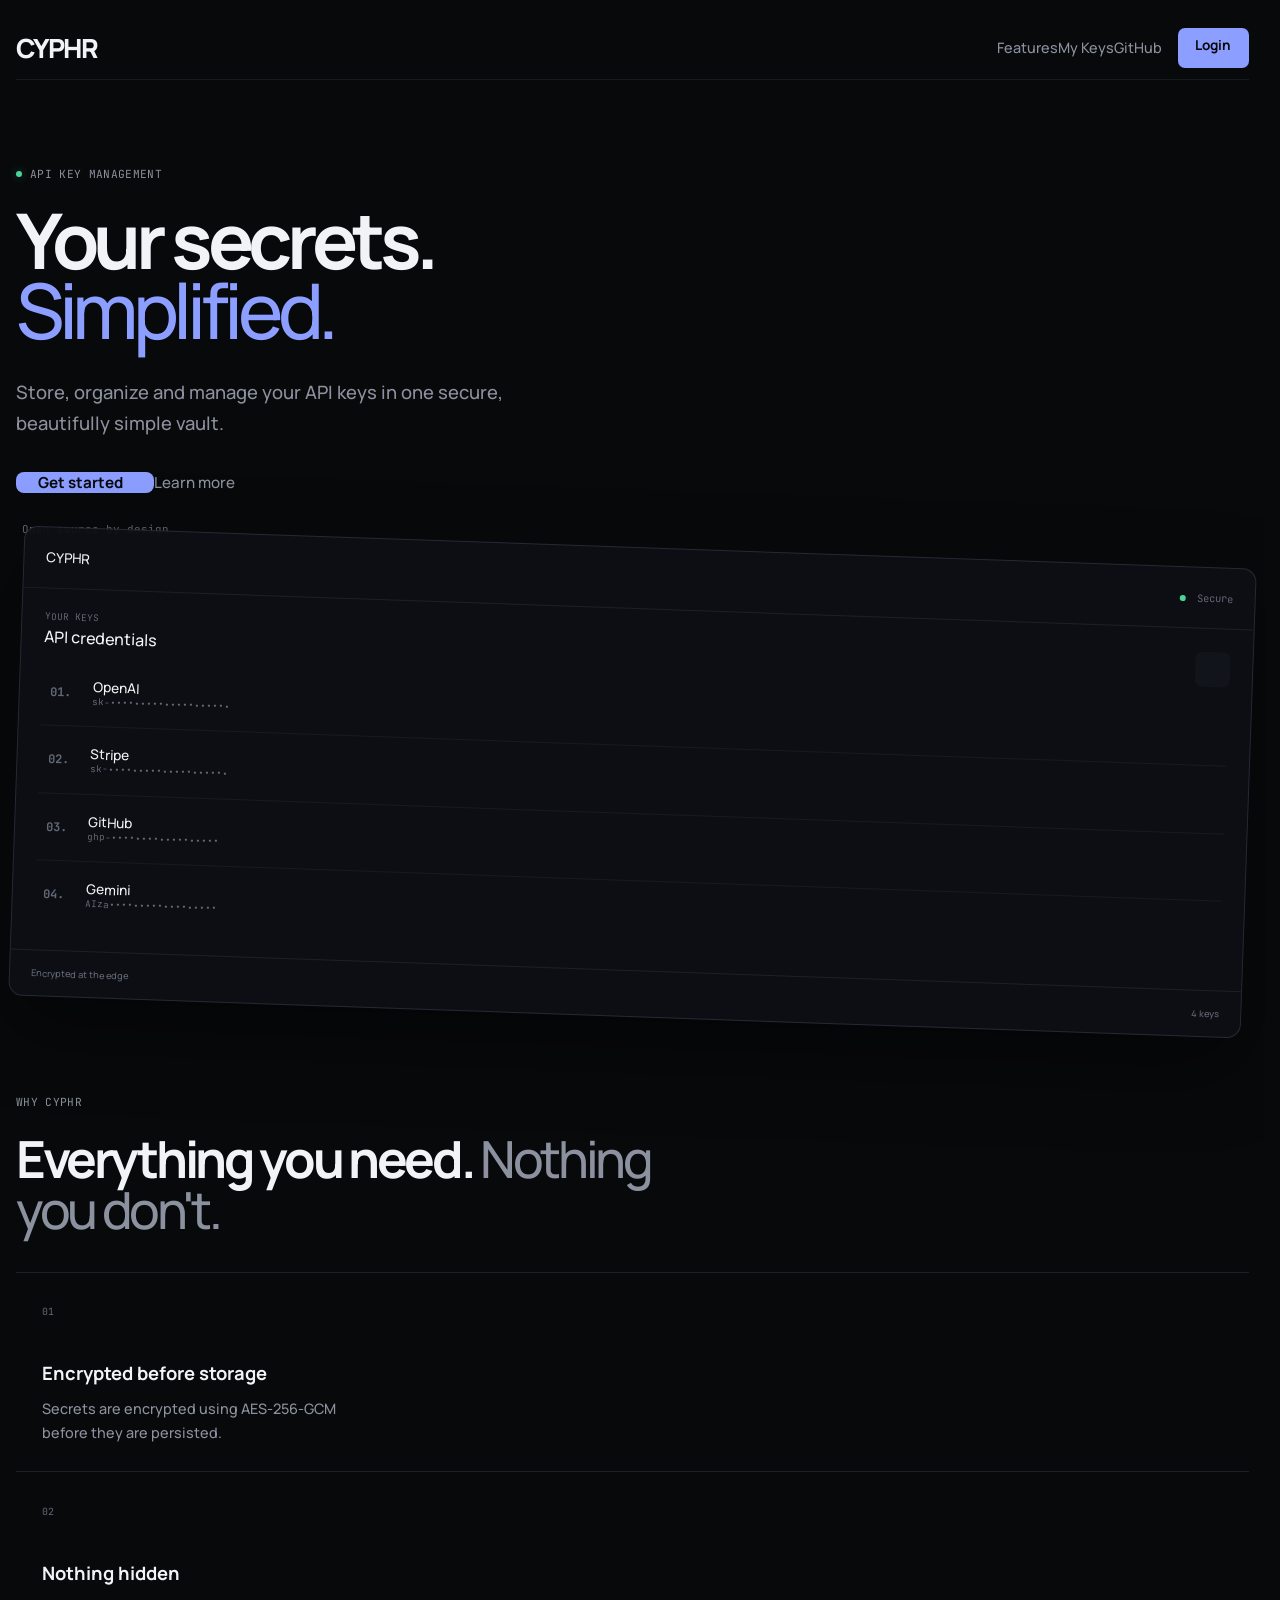
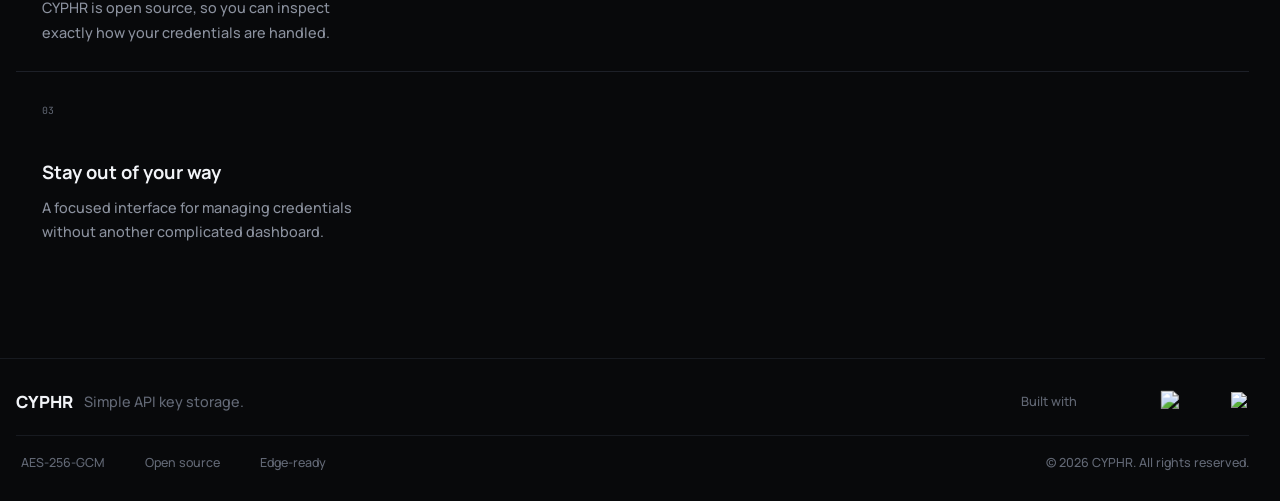
==== index.html @ 746165b2 "Added Github navlink in landing page navbar" ====
<!DOCTYPE html>
<html lang="en">

<head>
    <meta charset="UTF-8">
    <meta name="viewport" content="width=device-width, initial-scale=1.0">
    <link rel="apple-touch-icon" sizes="180x180" href="./assets/images/favicon/apple-touch-icon.png">
    <link rel="icon" type="image/png" sizes="32x32" href="./assets/images/favicon/favicon-32x32.png">
    <link rel="icon" type="image/png" sizes="16x16" href="./assets/images/favicon/favicon-16x16.png">
    <link rel="manifest" href="./assets/images/favicon/site.webmanifest">
    <title>CYPHR — Simple API Key Storage for Developers</title>
    <link rel="stylesheet" href="https://cdn.jsdelivr.net/gh/devicons/devicon@latest/devicon.min.css">
    <link rel="stylesheet" href="https://cdn.jsdelivr.net/npm/remixicon@4.2.0/fonts/remixicon.css">
    <link rel="stylesheet" href="./assets/CSS/root.css">
    <link rel="stylesheet" href="./assets/CSS/style.css">
</head>

<body>
    <header>
        <nav class="navbar">
            <div class="container is-max-desktop">
                <a id="brand-name" class="navbar-item" href="/">CYPHR</a>
                <input type="checkbox" id="nav-toggle">
                <label for="nav-toggle" class="nav-toggle">
                    <i class="ri-menu-line"></i>
                </label>
                <div class="navbar-menu">
                    <div class="navbar-end">
                        <a class="navbar-item nav-link" href="#features">Features</a>
                        <a class="navbar-item nav-link" href="dashboard.html">My Keys</a>
                        <a class="navbar-item nav-link" href="https://github.com/7cyphr">GitHub</a>
                        <a href="login.html" class="nav-link nav-button">Login</a>
                    </div>
                </div>
            </div>
        </nav>
    </header>

    <main>
        <section class="section hero-section">
            <div class="container is-max-desktop">
                <div class="columns is-vcentered is-variable is-8">
                    <div class="column is-6">
                        <span class="eyebrow label-eyebrow"><i></i> API key management</span>
                        <h1 class="hero-title">Your secrets.<br><span>Simplified.</span></h1>
                        <p class="hero-copy">Store, organize and manage your API keys in one secure, beautifully simple
                            vault.</p>
                        <div class="buttons">
                            <a href="login.html" class="button hero-primary-button">Get started <i
                                    class="ri-arrow-right-line"></i></a>
                            <a href="#features" class="button is-ghost text-button" style="text-decoration: none;">Learn more <i
                                    class="ri-arrow-down-line"></i></a>
                        </div>
                        <p class="open-source"><i class="ri-git-repository-line"></i> Open source by design</p>
                    </div>
                    <div class="column is-5 is-offset-1">
                        <div class="vault">
                            <div class="vault-header">
                                <strong>CYPHR</strong>
                                <span><i></i> Secure</span>
                            </div>
                            <div class="vault-body">
                                <div class="vault-title">
                                    <div><small>YOUR KEYS</small><strong>API credentials</strong></div>
                                    <button><i class="ri-add-line"></i></button>
                                </div>
                                <div class="key">
                                    <span class="key-index">01.</span>
                                    <div><strong>OpenAI</strong><small>sk-••••••••••••••••••••</small></div>
                                    <i class="ri-more-2-fill"></i>
                                </div>
                                <div class="key">
                                    <span class="key-index">02.</span>
                                    <div><strong>Stripe</strong><small>sk-••••••••••••••••••••</small></div>
                                    <i class="ri-more-2-fill"></i>
                                </div>
                                <div class="key">
                                    <span class="key-index">03.</span>
                                    <div><strong>GitHub</strong><small>ghp-••••••••••••••••••</small></div>
                                    <i class="ri-more-2-fill"></i>
                                </div>
                                <div class="key">
                                    <span class="key-index">04.</span>
                                    <div><strong>Gemini</strong><small>AIza••••••••••••••••••</small></div>
                                    <i class="ri-more-2-fill"></i>
                                </div>
                            </div>
                            <div class="vault-footer">
                                <span><i class="ri-lock-2-line"></i> Encrypted at the edge</span>
                                <span>4 keys</span>
                            </div>
                        </div>
                    </div>
                </div>
            </div>
        </section>

        <section id="features" class="section features-section">
            <div class="container is-max-desktop">
                <div class="section-heading">
                    <span class="label-eyebrow">WHY CYPHR</span>
                    <h2>Everything you need. <em>Nothing you don't.</em></h2>
                </div>
                <div class="columns is-variable is-4">
                    <div class="column">
                        <article class="feature-card">
                            <span>01</span>
                            <i class="ri-lock-password-line"></i>
                            <h3>Encrypted before storage</h3>
                            <p>Secrets are encrypted using AES-256-GCM before they are persisted.</p>
                        </article>
                    </div>
                    <div class="column">
                        <article class="feature-card">
                            <span>02</span>
                            <i class="ri-code-s-slash-line"></i>
                            <h3>Nothing hidden</h3>
                            <p>CYPHR is open source, so you can inspect exactly how your credentials are handled.</p>
                        </article>
                    </div>
                    <div class="column">
                        <article class="feature-card">
                            <span>03</span>
                            <i class="ri-layout-line"></i>
                            <h3>Stay out of your way</h3>
                            <p>A focused interface for managing credentials without another complicated dashboard.</p>
                        </article>
                    </div>
                </div>
            </div>
        </section>
    </main>

    <div id="footer-placeholder"></div>

    <script src="./assets/JS/footer.js" type="module" defer></script>
</body>

</html>
---- assets/CSS/root.css ----
@import "https://cdn.jsdelivr.net/npm/bulma@1.0.4/css/bulma.min.css";
@import url("https://fonts.googleapis.com/css2?family=JetBrains+Mono:wght@400;500&family=Manrope:wght@400;500;600;700;800&display=swap");

:root {
  --primary-accent-color: #8C9EFF;
  --primary-accent-hover: #A3B2FF;
  --background: #08090b;
  --surface: #0d0f13;
  --surface-raised: #11141a;
  --border: #1d2028;
  --border-soft: #171a20;
  --text: #f1f3f7;
  --text-muted: #8b919e;
  --text-dim: #626875;
  --success: #48d597;
  --surface-hover: #1f242d;
  --button-bg: var(--primary-accent-color);
  --button-text: #08090b;
  --button-hover: var(--primary-accent-hover);
  --input-bg: #0d0f13;
  --input-border: #252934;
  --input-text: var(--text);
  --input-placeholder: var(--text-dim);
  --input-focus: var(--primary-accent-color);
}

* {
  box-sizing: border-box;
  font-family: "Manrope", sans-serif;
  font-weight: 500;
}

html {
  background: var(--background);
  scroll-behavior: smooth;
  scrollbar-gutter: stable;
}

body {
  min-height: 100vh;
  margin: 0;
  display: flex;
  flex-direction: column;
  color: var(--text);
  background: var(--background) !important;
  -webkit-font-smoothing: antialiased;
}

main {
  flex: 1;
}

a {
  color: inherit;
  text-decoration: none;
}

button,
.button {
  background: var(--button-bg);
  color: var(--button-text);
  border: 0;
  transition: background .2s, opacity .2s, transform .2s;
}

button:hover,
.button:hover {
  background: var(--button-hover);
  color: var(--button-text);
}

input,
textarea,
select {
  background: var(--input-bg) !important;
  border: 1px solid var(--input-border) !important;
  color: var(--input-text) !important;
}

input::placeholder,
textarea::placeholder {
  color: var(--input-placeholder) !important;
}

input:focus,
textarea:focus,
select:focus {
  border-color: var(--input-focus) !important;
  box-shadow: 0 0 0 1px var(--input-focus) !important;
}

.navbar {
  padding: 1rem 1rem 0;
  background: transparent !important;
}

.navbar>.container {
  width: 100%;
  min-height: 4rem;
  border-bottom: 1px solid var(--border-soft);
  display: flex;
  align-items: center;
}

.navbar-menu {
  display: flex !important;
  flex-grow: 1;
  background: transparent !important;
  box-shadow: none !important;
}

.navbar-end {
  display: flex;
  align-items: center;
  margin-left: auto;
}

#brand-name {
  padding-left: 0;
  color: var(--text) !important;
  font-family: "Manrope", sans-serif;
  font-size: 1.65rem !important;
  font-weight: 800 !important;
  letter-spacing: -.07em;
}

.nav-link {
  color: var(--text-muted) !important;
  font-size: .9rem;
  transition: color .2s;
}

.nav-link:hover {
  color: var(--text) !important;
}

.nav-button {
  height: 2.5rem;
  padding: 0.5rem 1.1rem;
  border-radius: 7px;
  font-size: 0.85rem;
  background-color: var(--primary-accent-color);
  color: var(--button-text) !important;
  text-align: center;
  margin-left: 1rem;
  font-weight: 700;
}

.nav-button:hover {
  color: var(--button-text) !important;
  background-color: var(--primary-accent-hover) !important;
}

#nav-toggle,
.nav-toggle {
  display: none;
}

/* page eyebrows */
.label-eyebrow {
  display: inline-flex;
  align-items: center;
  gap: 0.5rem;
  color: var(--text-muted);
  font: 0.7rem "JetBrains Mono", monospace;
  letter-spacing: 0.03em;
  text-transform: uppercase;
}

/* footer */
.site-footer {
  padding: 1.9rem 1rem;
  border-top: 1px solid var(--border-soft);
}

.footer-main,
.footer-meta {
  display: flex;
  align-items: center;
  justify-content: space-between;
}

.footer-main {
  padding-bottom: 1.4rem;
  border-bottom: 1px solid var(--border-soft);
}

.footer-main>div:first-child {
  display: flex;
  align-items: center;
}

.footer-main strong {
  font-family: "Manrope", sans-serif;
  font-size: 1.05rem;
  font-weight: 800;
}

.footer-main>div:first-child span {
  margin-left: .7rem !important;
  color: var(--text-dim) !important;
  font-size: .9rem !important;
}

.tech-stack,
.footer-meta>div {
  display: flex;
  align-items: center;
  gap: 1rem;
}

.tech-stack {
  color: var(--text-dim);
  font-size: .8rem;
}

.tech-stack i,
.tech-stack .tech-stack-img {
  width: 1.15rem;
  height: 1.15rem;
  display: grid;
  place-items: center;
  flex-shrink: 0;
}

.tech-stack i {
  color: var(--text-muted);
  font-size: 1.15rem;
  line-height: 1;
}

.tech-stack i.ri-nodejs-fill {
  color: #539e43;
  font-size: 1.25rem;
}

.tech-stack i.devicon-cloudflare-plain {
  font-size: 1.25rem;
}

.tech-stack i.devicon-supabase-plain {
  font-size: 1.25rem;
}

.tech-stack .tech-stack-img {
  object-fit: contain;
}

.tech-stack .tech-stack-img[alt="Hono"] {
  transform: scale(1.15);
}

.footer-meta {
  padding-top: 1.1rem;
  color: var(--text-dim);
  font-size: .78rem;
}

.footer-meta>div span {
  margin-right: 1.2rem;
  font-size: .78rem;
}

.footer-meta i {
  margin-right: .3rem;
  color: var(--text-muted);
}

@media (max-width: 850px) {
  .navbar>.container {
    position: relative;
    min-height: 4rem;
    flex-wrap: wrap;
    align-content: flex-start;
  }

  #brand-name {
    height: 4rem;
    display: flex;
    align-items: center;
  }

  .nav-toggle {
    width: 2.5rem;
    height: 2.5rem;
    margin-left: auto;
    display: grid;
    place-items: center;
    color: var(--text-muted);
    font-size: 1.4rem;
    cursor: pointer;
    transition: color .2s;
  }

  .nav-toggle:hover {
    color: var(--text);
  }

  #nav-toggle:checked+.nav-toggle {
    color: var(--text);
  }

  #nav-toggle:checked+.nav-toggle i::before {
    content: "\eb99";
  }

  .navbar-menu {
    width: 100%;
    flex-basis: 100%;
    display: flex !important;
    margin: 0;
    padding: 0;
    max-height: 0;
    overflow: hidden;
    opacity: 0;
    transition: max-height .25s ease, opacity .2s ease, padding .25s ease;
  }

  #nav-toggle:checked~.navbar-menu {
    max-height: 220px;
    padding: 0.5rem 0 0.75rem;
    opacity: 1;
  }

  .navbar-end {
    width: 100%;
    margin-left: 0 !important;
    display: flex;
    flex-direction: column;
    align-items: stretch;
  }

  .navbar-end>.navbar-item,
  .navbar-end>.nav-link {
    width: 100%;
    min-height: 2.75rem;
    display: flex;
    align-items: center;
    padding: .65rem 0 !important;
  }

  .nav-button {
    font-size: 0.85rem;
    background-color: revert !important;
    text-align: center;
    margin-left: 0;
    font-weight: 500 !important;
  }

  .nav-button:hover {
    background-color: revert !important;
  }

  .navbar-end .nav-link {
    color: var(--text-muted) !important;
    font-size: .9rem;
  }

  .navbar-end .nav-link:hover {
    color: var(--text) !important;
    background-color: transparent !important;
  }

  .footer-main,
  .footer-meta {
    align-items: center;
    flex-direction: column;
    gap: 1rem;
  }

  .footer-meta>div {
    justify-content: center;
    flex-wrap: wrap;
  }
}
---- assets/CSS/style.css ----
.hero-section {
  padding: 5rem 1rem 2.5rem;
}

.eyebrow,
.section-heading>span {
  margin-bottom: 1.5rem;
}

.eyebrow i {
  width: 6px;
  height: 6px;
  border-radius: 50%;
  background: var(--success);
  box-shadow: 0 0 10px rgba(72, 213, 151, 0.4);
}

.hero-title {
  margin: 0 !important;
  font-size: clamp(4rem, 6vw, 6.3rem) !important;
  font-weight: 700 !important;
  letter-spacing: -0.07em;
  line-height: 0.91 !important;
}

.hero-title span {
  color: var(--primary-accent-color);
}

.hero-copy {
  max-width: 540px;
  margin: 2rem 0 !important;
  color: var(--text-muted);
  font-size: 1.15rem;
  line-height: 1.7;
}

.hero-primary-button {
  height: 3.2rem !important;
  padding: 0 1.35rem !important;
  border-radius: 8px !important;
  font-size: 0.95rem !important;
  font-weight: 700 !important;
}

.hero-primary-button i,
.text-button i {
  margin-left: 0.45rem;
}

.text-button {
  background: transparent !important;
  color: var(--text-muted) !important;
  font-size: 0.95rem !important;
}

.text-button:hover {
  color: var(--text) !important;
}

.open-source {
  margin-top: 1.75rem;
  color: var(--text-dim);
  font: 0.68rem "JetBrains Mono", monospace;
}

.open-source i {
  margin-right: 0.35rem;
}

.vault {
  overflow: hidden;
  border: 1px solid #252934;
  border-radius: 14px;
  background: rgba(13, 15, 19, 0.95);
  box-shadow: 0 30px 80px rgba(0, 0, 0, 0.45);
  transform: rotate(2deg);
  transition: all 0.3s ease;
}

.vault:hover {
  transform: rotate(0) translateY(-4px);
}

.vault-header,
.vault-footer {
  display: flex;
  align-items: center;
  justify-content: space-between;
  padding: 0 1.35rem;
}

.vault-header {
  height: 3.8rem;
  border-bottom: 1px solid var(--border);
  font-size: 0.85rem;
}

.vault-header strong {
  display: flex;
  align-items: center;
  gap: 0.55rem;
}

.vault-header span {
  color: var(--text-dim);
  font: 0.65rem "JetBrains Mono", monospace;
}

.vault-header i {
  display: inline-block;
  width: 6px;
  height: 6px;
  margin-right: 0.35rem;
  border-radius: 50%;
  background: var(--success);
}

.vault-body {
  padding: 1.4rem;
}

.vault-title {
  display: flex;
  align-items: center;
  justify-content: space-between;
  margin-bottom: 0.7rem;
}

.vault-title div {
  display: flex;
  flex-direction: column;
}

.vault-title small {
  color: var(--text-dim);
  font: 0.58rem "JetBrains Mono", monospace;
}

.vault-title strong {
  margin-top: 0.15rem;
  font-size: 1rem;
}

.vault-title button {
  width: 2.15rem;
  height: 2.15rem;
  border-radius: 7px;
  background: var(--surface-raised);
  color: var(--text-muted);
}

.key {
  display: flex;
  align-items: center;
  gap: 0.8rem;
  padding: 0.9rem 0;
  border-bottom: 1px solid var(--border-soft);
}

.key:last-child {
  border-bottom: 0;
}

.key-index {
  display: grid;
  place-items: center;
  width: 2.35rem;
  height: 2.35rem;
  flex-shrink: 0;
  color: var(--text-dim);
  font-family: "JetBrains Mono", monospace;
  font-size: 0.75rem;
  font-weight: 700;
}

.key>div {
  display: flex;
  flex-direction: column;
  min-width: 0;
}

.key>div strong {
  font-size: 0.85rem;
}

.key>div small {
  overflow: hidden;
  color: var(--text-dim);
  font: 0.58rem "JetBrains Mono", monospace;
  text-overflow: ellipsis;
  white-space: nowrap;
}

.key>i:last-child {
  margin-left: auto;
  color: var(--text-dim);
}

.vault-footer {
  height: 2.9rem;
  border-top: 1px solid var(--border);
  color: var(--text-dim);
  font: 0.58rem "JetBrains Mono", monospace;
}

.features-section {
  padding: 2rem 1rem 5.5rem;
}

.section-heading {
  margin-bottom: 2.25rem;
}

.section-heading h2 {
  max-width: 650px;
  margin: 0;
  font-size: clamp(2.6rem, 4vw, 4rem);
  font-weight: 700;
  letter-spacing: -0.065em;
  line-height: 1;
}

.section-heading em {
  color: var(--text-muted);
  font-style: normal;
}

.feature-card {
  position: relative;
  height: 100%;
  padding: 1.6rem;
  border-top: 1px solid var(--border);
  background: transparent;
  transition: border-color 0.2s;
}

.feature-card:hover {
  border-color: var(--primary-accent-color);
}

.feature-card>span {
  color: var(--text-dim);
  font: 0.62rem "JetBrains Mono", monospace;
}

.feature-card>i {
  display: block;
  margin: 2.5rem 0 1.5rem;
  color: var(--primary-accent-color);
  font-size: 1.35rem;
}

.feature-card h3 {
  margin: 0 0 0.65rem;
  font-size: 1.15rem;
  font-weight: 700;
}

.feature-card p {
  max-width: 320px;
  margin: 0;
  color: var(--text-muted);
  font-size: 0.9rem;
  line-height: 1.7;
}

@media (max-width: 850px) {
  .hero-section {
    padding-top: 2rem;
  }

  .hero-title {
    font-size: clamp(3.3rem, 14vw, 5rem) !important;
  }

  .hero-section .columns {
    flex-direction: column;
  }

  .hero-section .column.is-6,
  .hero-section .column.is-5.is-offset-1 {
    width: 100%;
    margin-left: 0;
  }

  .vault {
    transform: none;
  }

  .features-section {
    padding-top: 1rem;
  }

  .features-section .columns {
    flex-direction: column;
  }

  .features-section .column {
    width: 100%;
  }

  .features-section .feature-card {
    padding: 1.25rem;
  }

  .features-section .feature-card>i {
    margin: 1rem 0 0.75rem;
  }
}
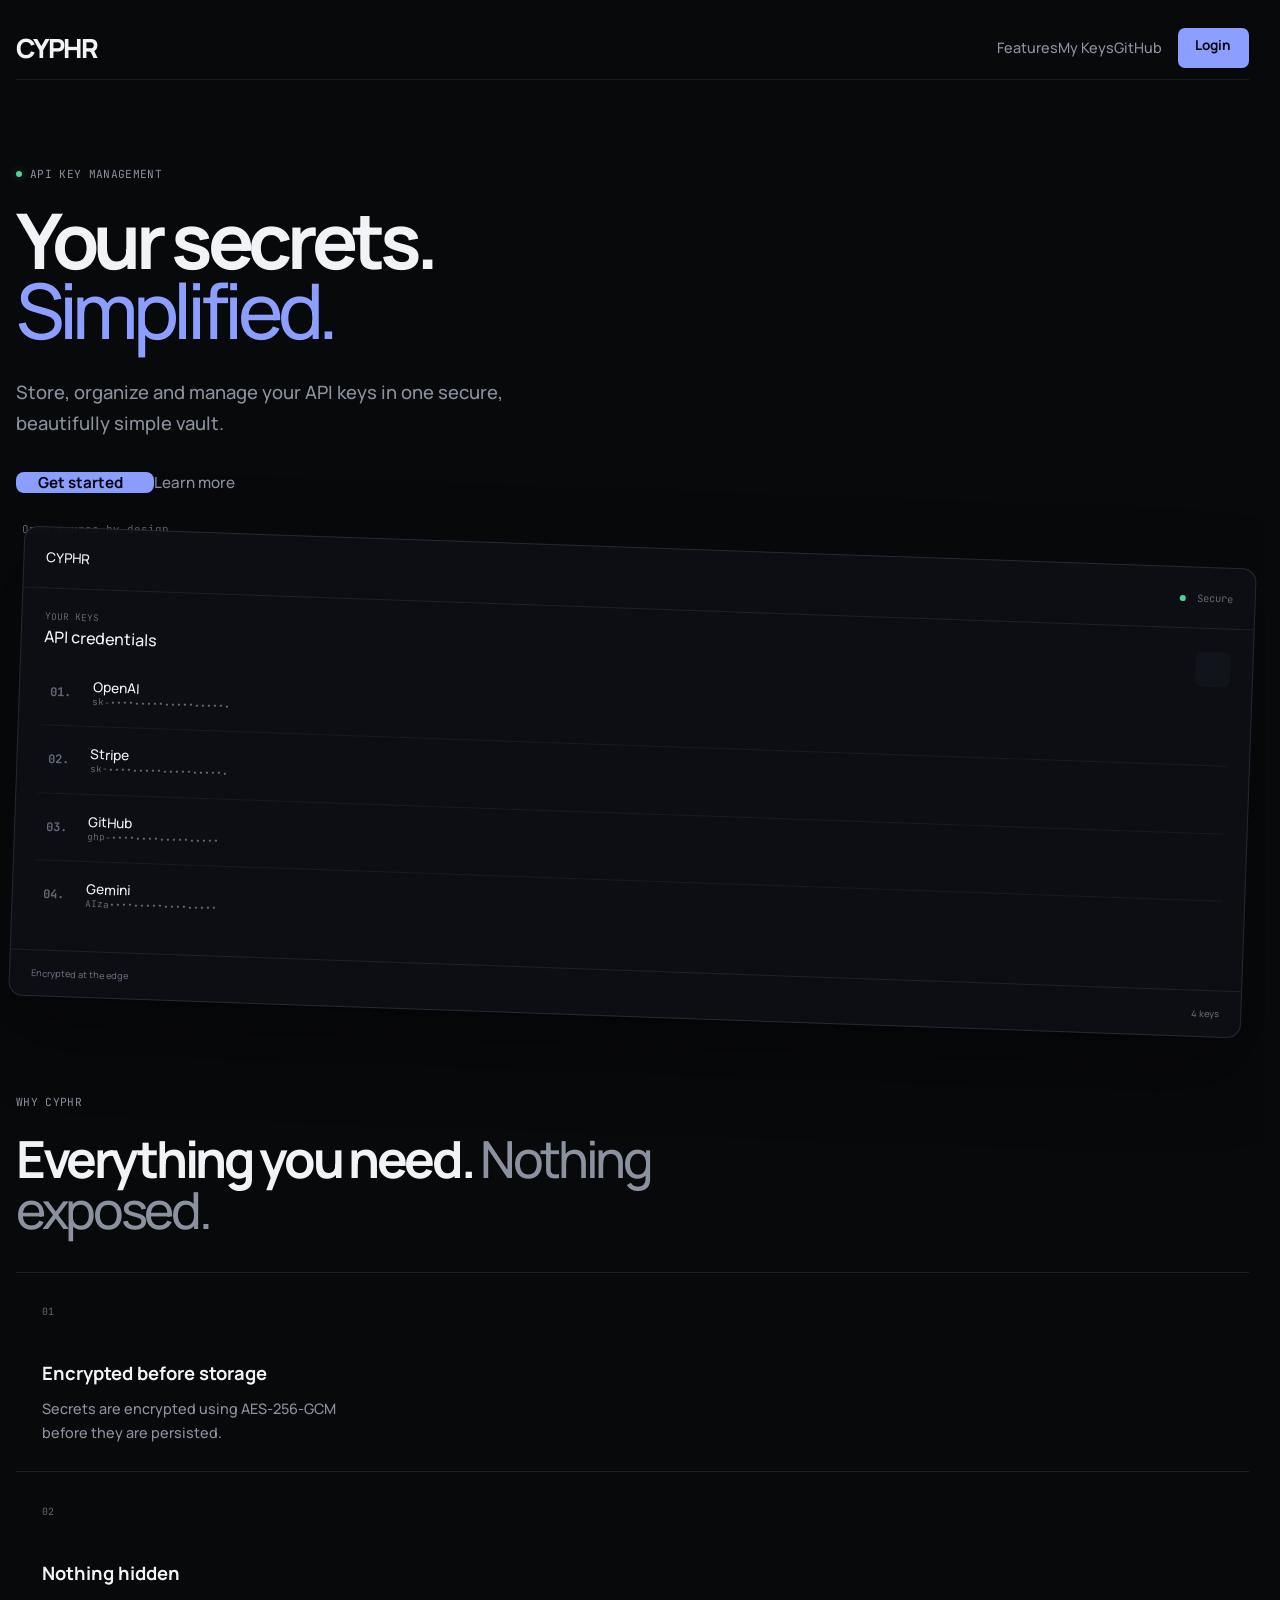
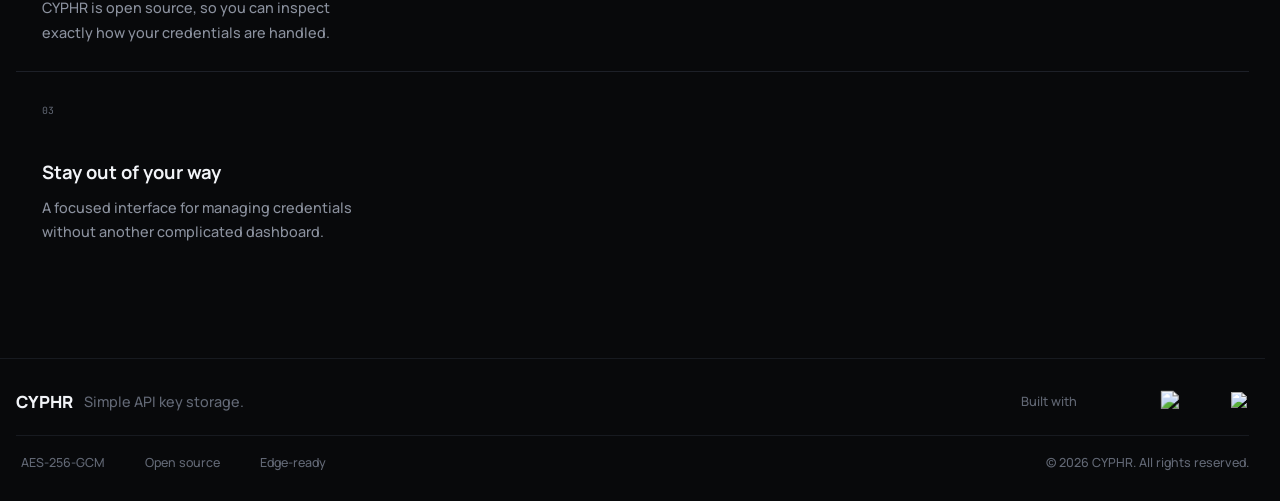
==== commit 0f10695e: "Updated feature section heading h2" ====
--- a/index.html
+++ b/index.html
@@ -99,7 +99,7 @@
             <div class="container is-max-desktop">
                 <div class="section-heading">
                     <span class="label-eyebrow">WHY CYPHR</span>
-                    <h2>Everything you need. <em>Nothing you don't.</em></h2>
+                    <h2>Everything you need. <em>Nothing exposed.</em></h2>
                 </div>
                 <div class="columns is-variable is-4">
                     <div class="column">
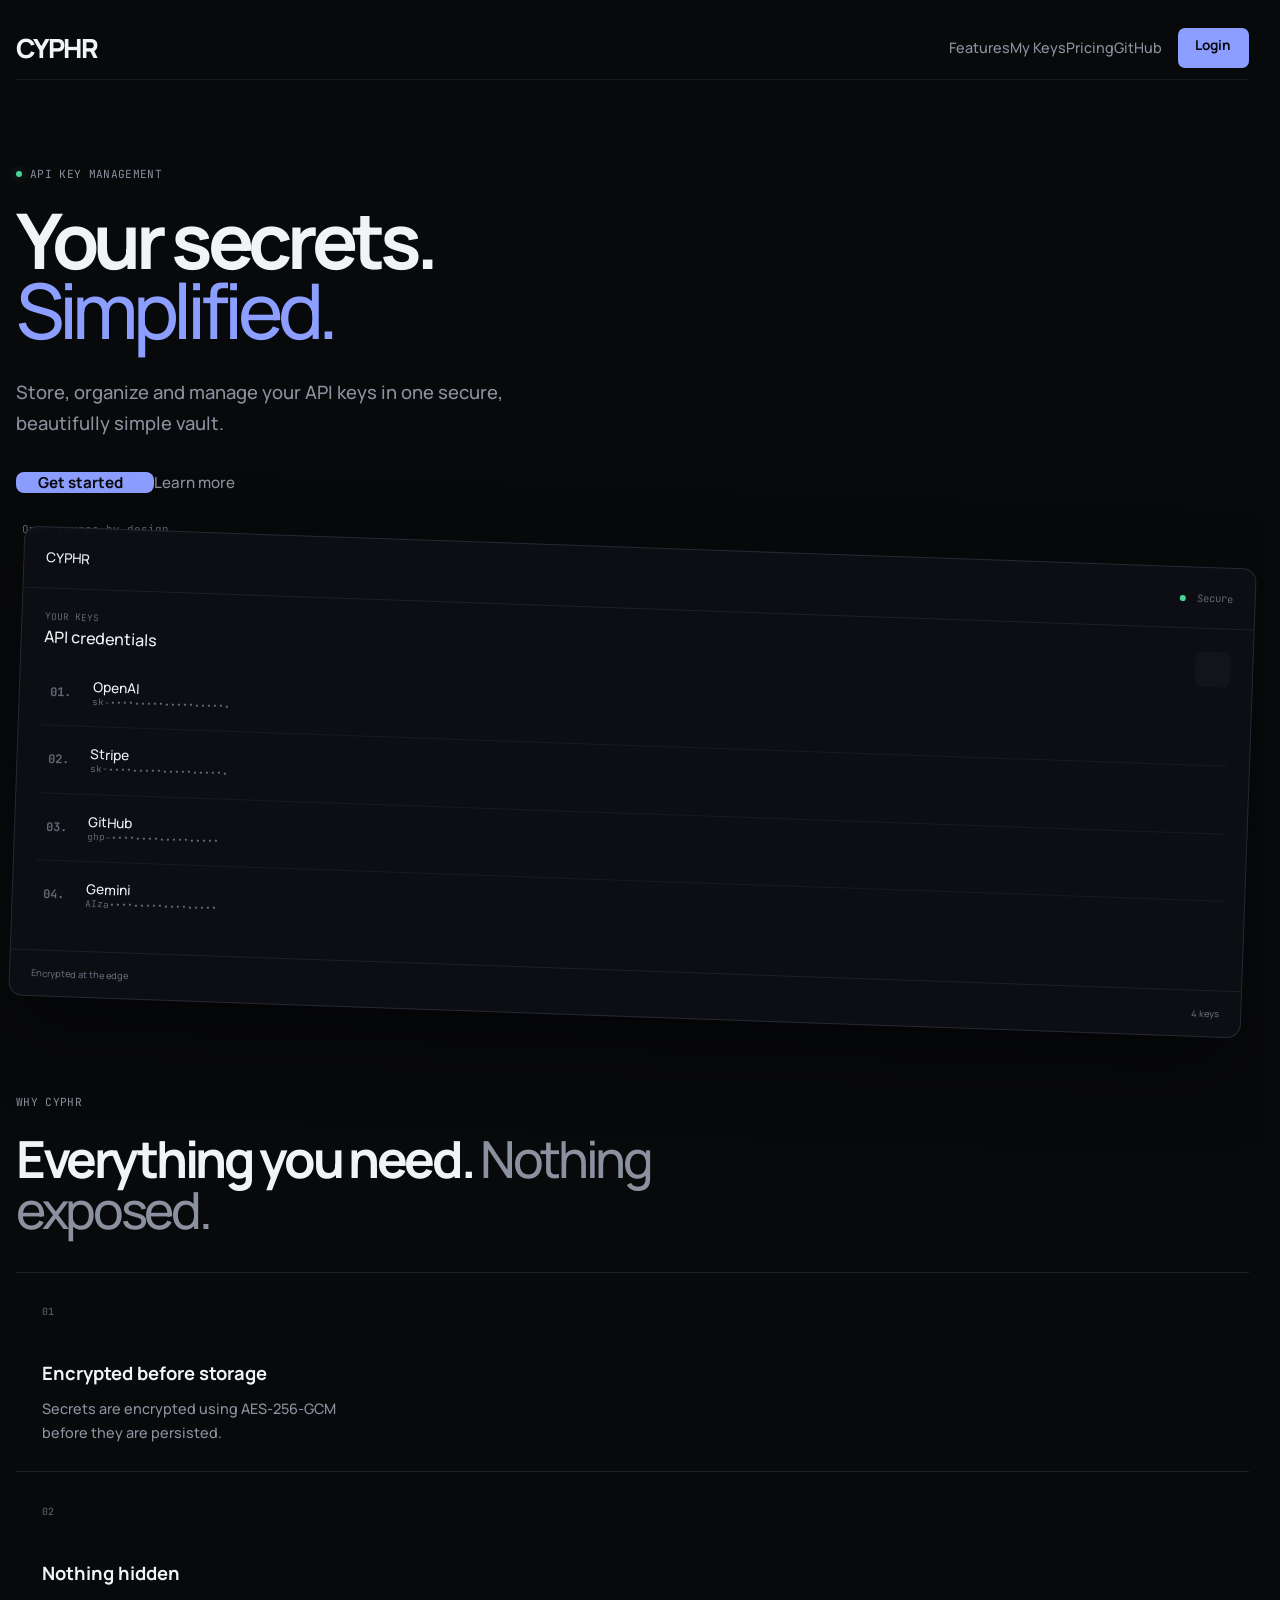
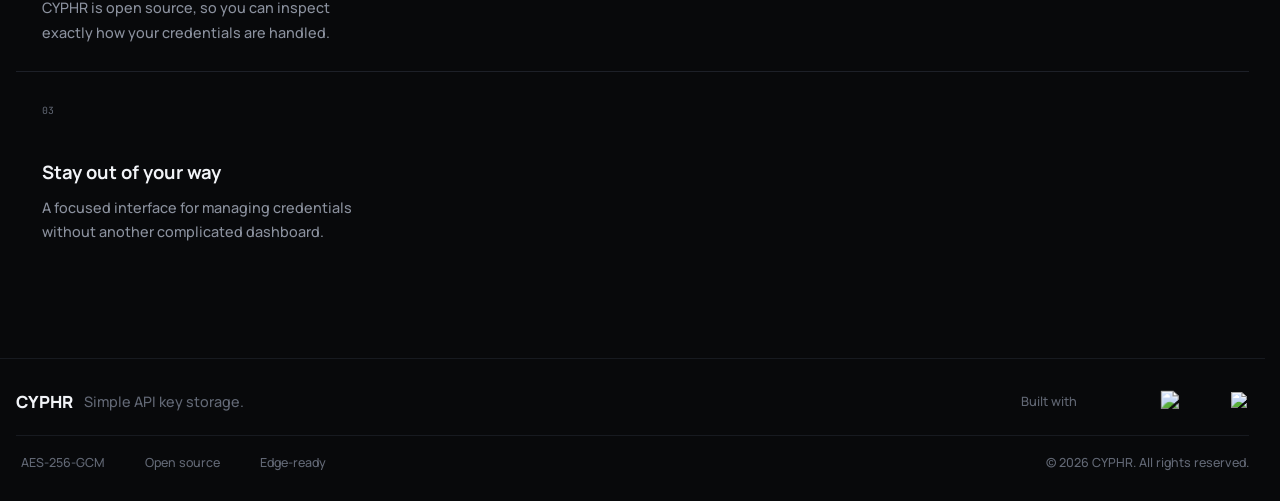
==== commit 399e9fe1: "Added pricing page and increased hamburger menu max height" ====
--- a/index.html
+++ b/index.html
@@ -28,6 +28,7 @@
                     <div class="navbar-end">
                         <a class="navbar-item nav-link" href="#features">Features</a>
                         <a class="navbar-item nav-link" href="dashboard.html">My Keys</a>
+                        <a class="navbar-item nav-link" href="pricing.html">Pricing</a>
                         <a class="navbar-item nav-link" href="https://github.com/7cyphr">GitHub</a>
                         <a href="login.html" class="nav-link nav-button">Login</a>
                     </div>
--- a/assets/CSS/root.css
+++ b/assets/CSS/root.css
@@ -317,7 +317,7 @@
   }
 
   #nav-toggle:checked~.navbar-menu {
-    max-height: 220px;
+    max-height: 250px;
     padding: 0.5rem 0 0.75rem;
     opacity: 1;
   }
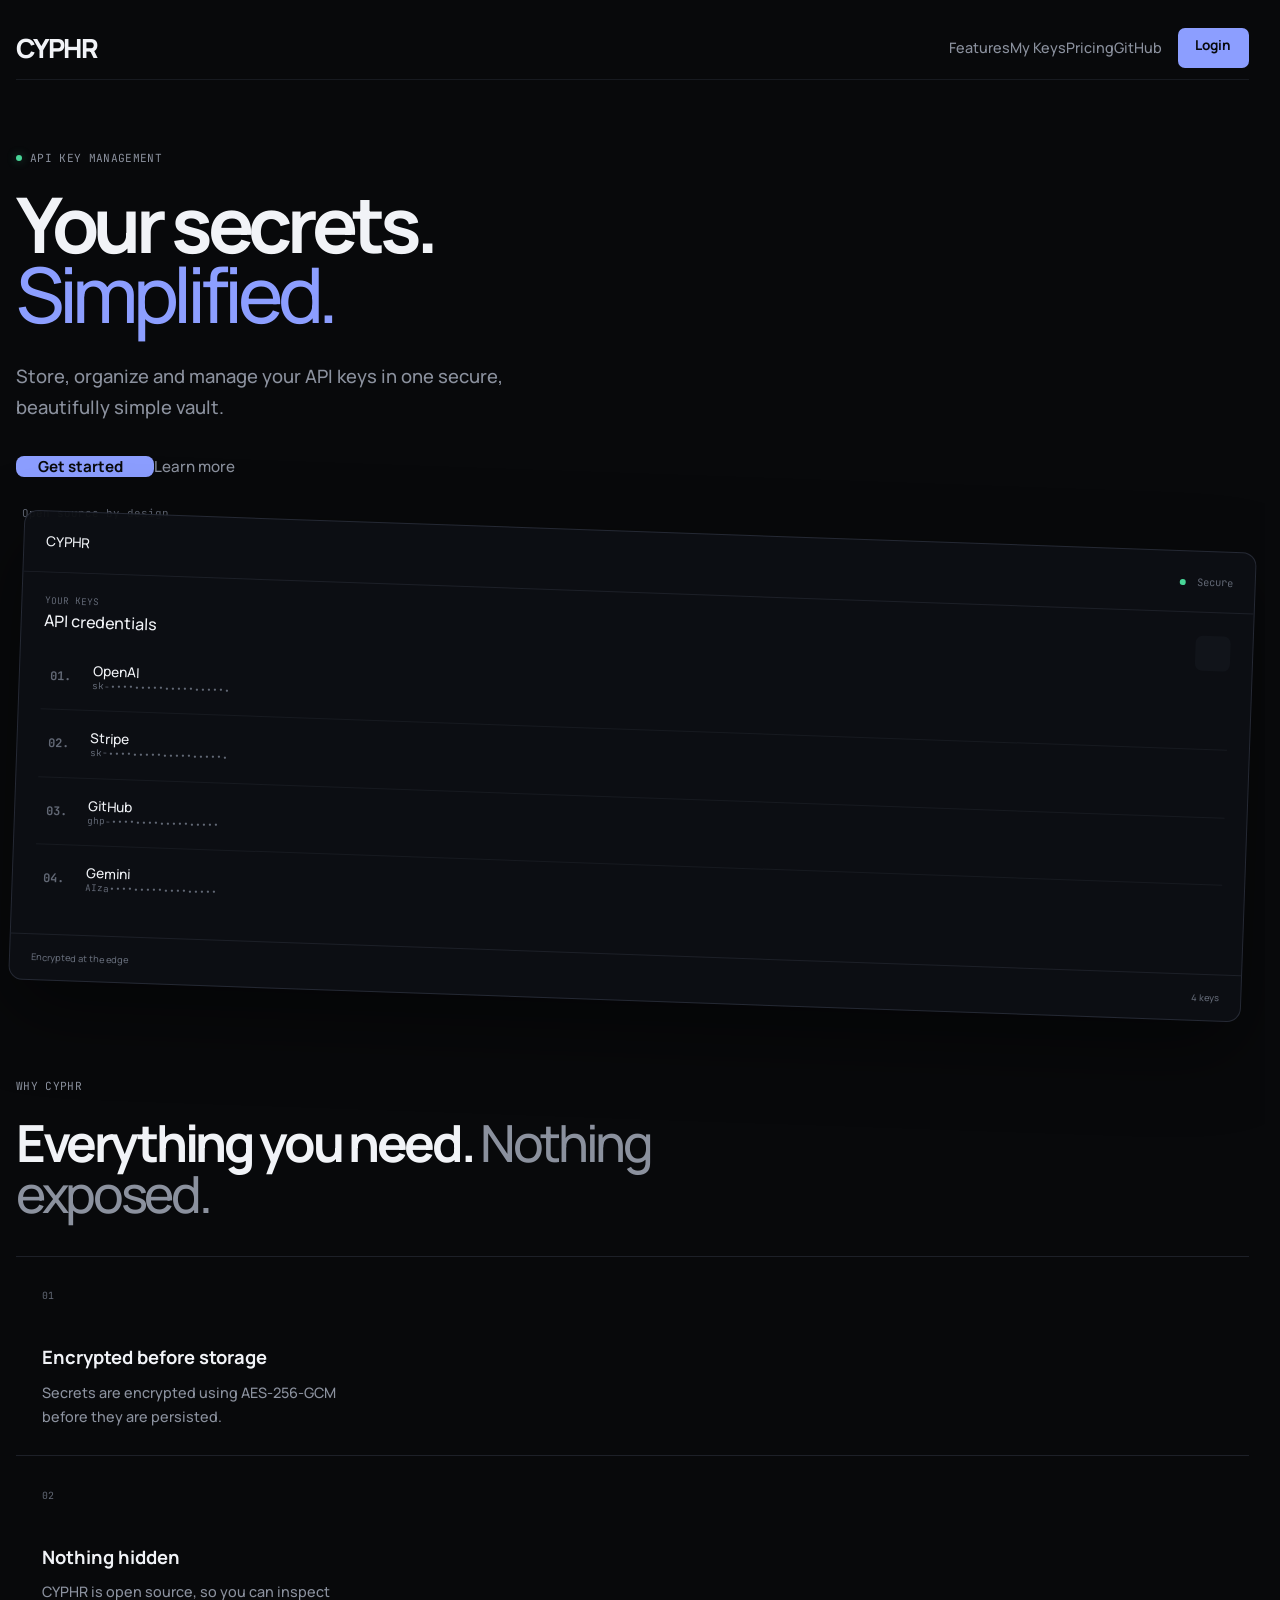
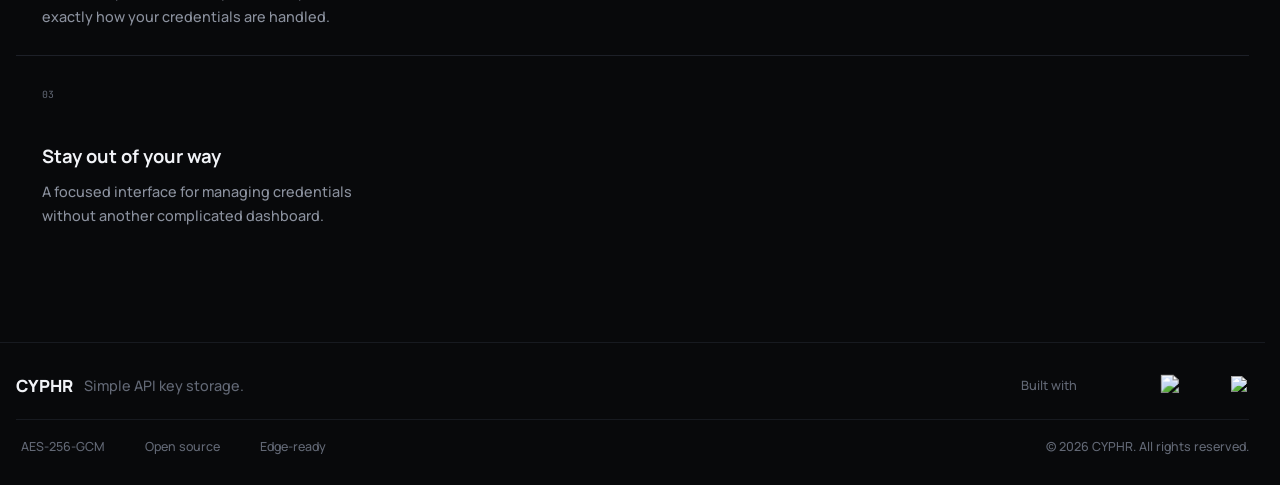
==== commit 0a25f49c: "Added target blank for Github link in navbar" ====
--- a/index.html
+++ b/index.html
@@ -29,7 +29,7 @@
                         <a class="navbar-item nav-link" href="#features">Features</a>
                         <a class="navbar-item nav-link" href="dashboard.html">My Keys</a>
                         <a class="navbar-item nav-link" href="pricing.html">Pricing</a>
-                        <a class="navbar-item nav-link" href="https://github.com/7cyphr">GitHub</a>
+                        <a class="navbar-item nav-link" href="https://github.com/7cyphr" target="_blank">GitHub</a>
                         <a href="login.html" class="nav-link nav-button">Login</a>
                     </div>
                 </div>
--- a/assets/CSS/style.css
+++ b/assets/CSS/style.css
@@ -1,5 +1,5 @@
 .hero-section {
-  padding: 5rem 1rem 2.5rem;
+  padding: 4rem 1rem 2.5rem;
 }
 
 .eyebrow,
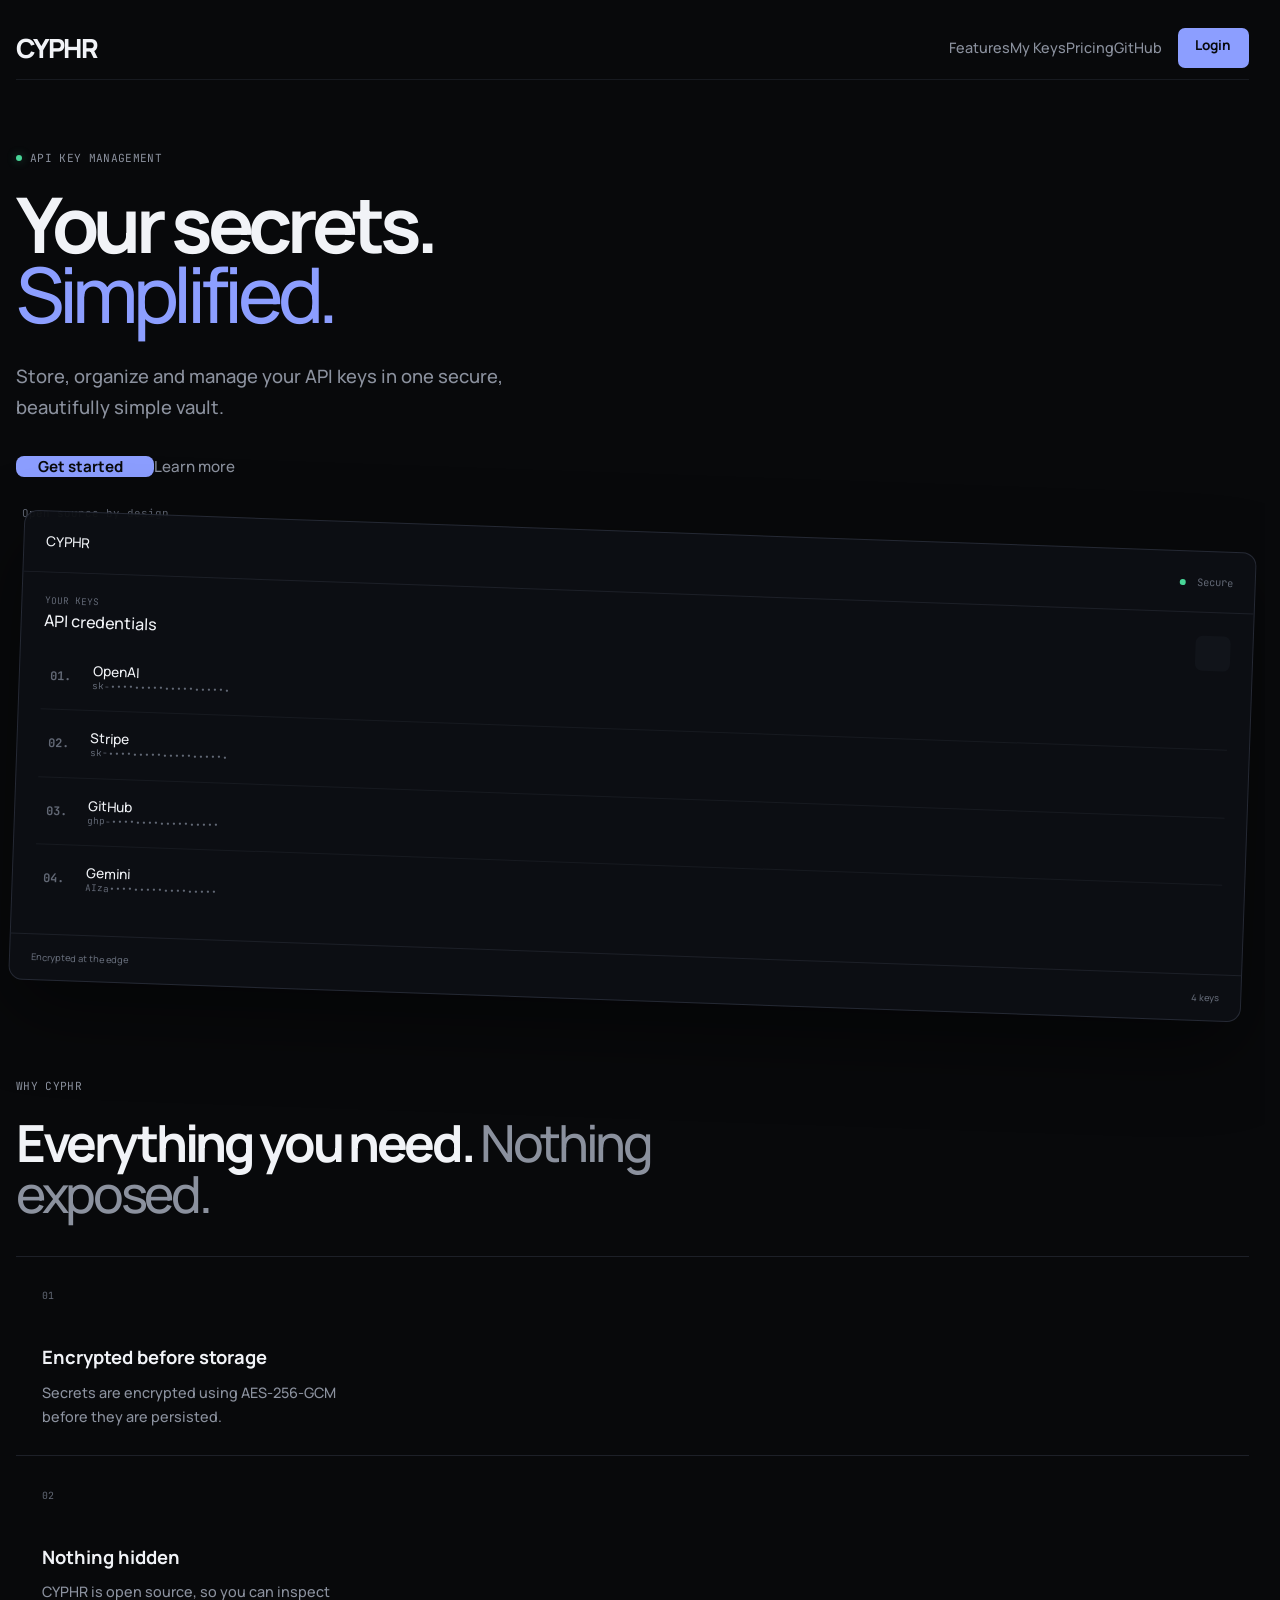
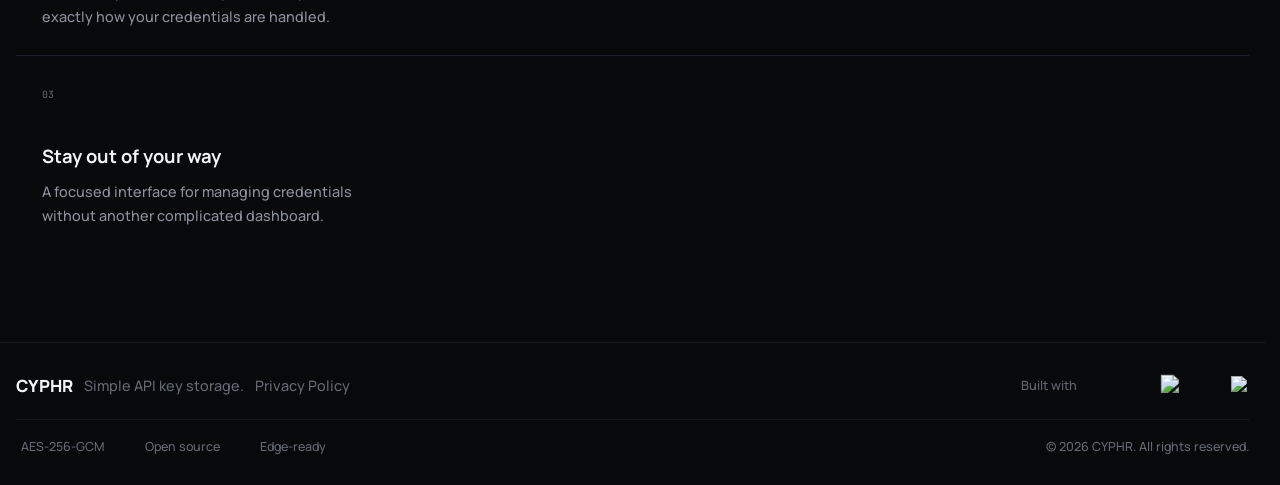
==== commit a8ad5e51: "Improve SEO: added meta and description tags, robots.txt and sitemap.xml" ====
--- a/index.html
+++ b/index.html
@@ -9,6 +9,8 @@
     <link rel="icon" type="image/png" sizes="16x16" href="./assets/images/favicon/favicon-16x16.png">
     <link rel="manifest" href="./assets/images/favicon/site.webmanifest">
     <title>CYPHR — Simple API Key Storage for Developers</title>
+    <meta name="description" content="CYPHR is a simple, open-source API key manager for securely storing, organizing, and managing your API keys.">
+    <link rel="canonical" href="https://cyphr.pages.dev">
     <link rel="stylesheet" href="https://cdn.jsdelivr.net/gh/devicons/devicon@latest/devicon.min.css">
     <link rel="stylesheet" href="https://cdn.jsdelivr.net/npm/remixicon@4.2.0/fonts/remixicon.css">
     <link rel="stylesheet" href="./assets/CSS/root.css">
@@ -131,7 +133,6 @@
             </div>
         </section>
     </main>
-
     <div id="footer-placeholder"></div>
 
     <script src="./assets/JS/footer.js" type="module" defer></script>
--- a/assets/CSS/root.css
+++ b/assets/CSS/root.css
@@ -173,6 +173,13 @@
   border-top: 1px solid var(--border-soft);
 }
 
+.outro {
+  flex-wrap: wrap;
+  justify-content: center;
+}
+
+.footer-privay-policy a:hover { color: var(--primary-accent-color); }
+
 .footer-main,
 .footer-meta {
   display: flex;
@@ -361,6 +368,16 @@
     background-color: transparent !important;
   }
 
+  .outro {
+    padding-bottom: 8px;
+    line-height: 35px;
+  }
+
+  .footer-privay-policy{
+    width: 100%;
+    text-align: center;
+  }
+
   .footer-main,
   .footer-meta {
     align-items: center;
